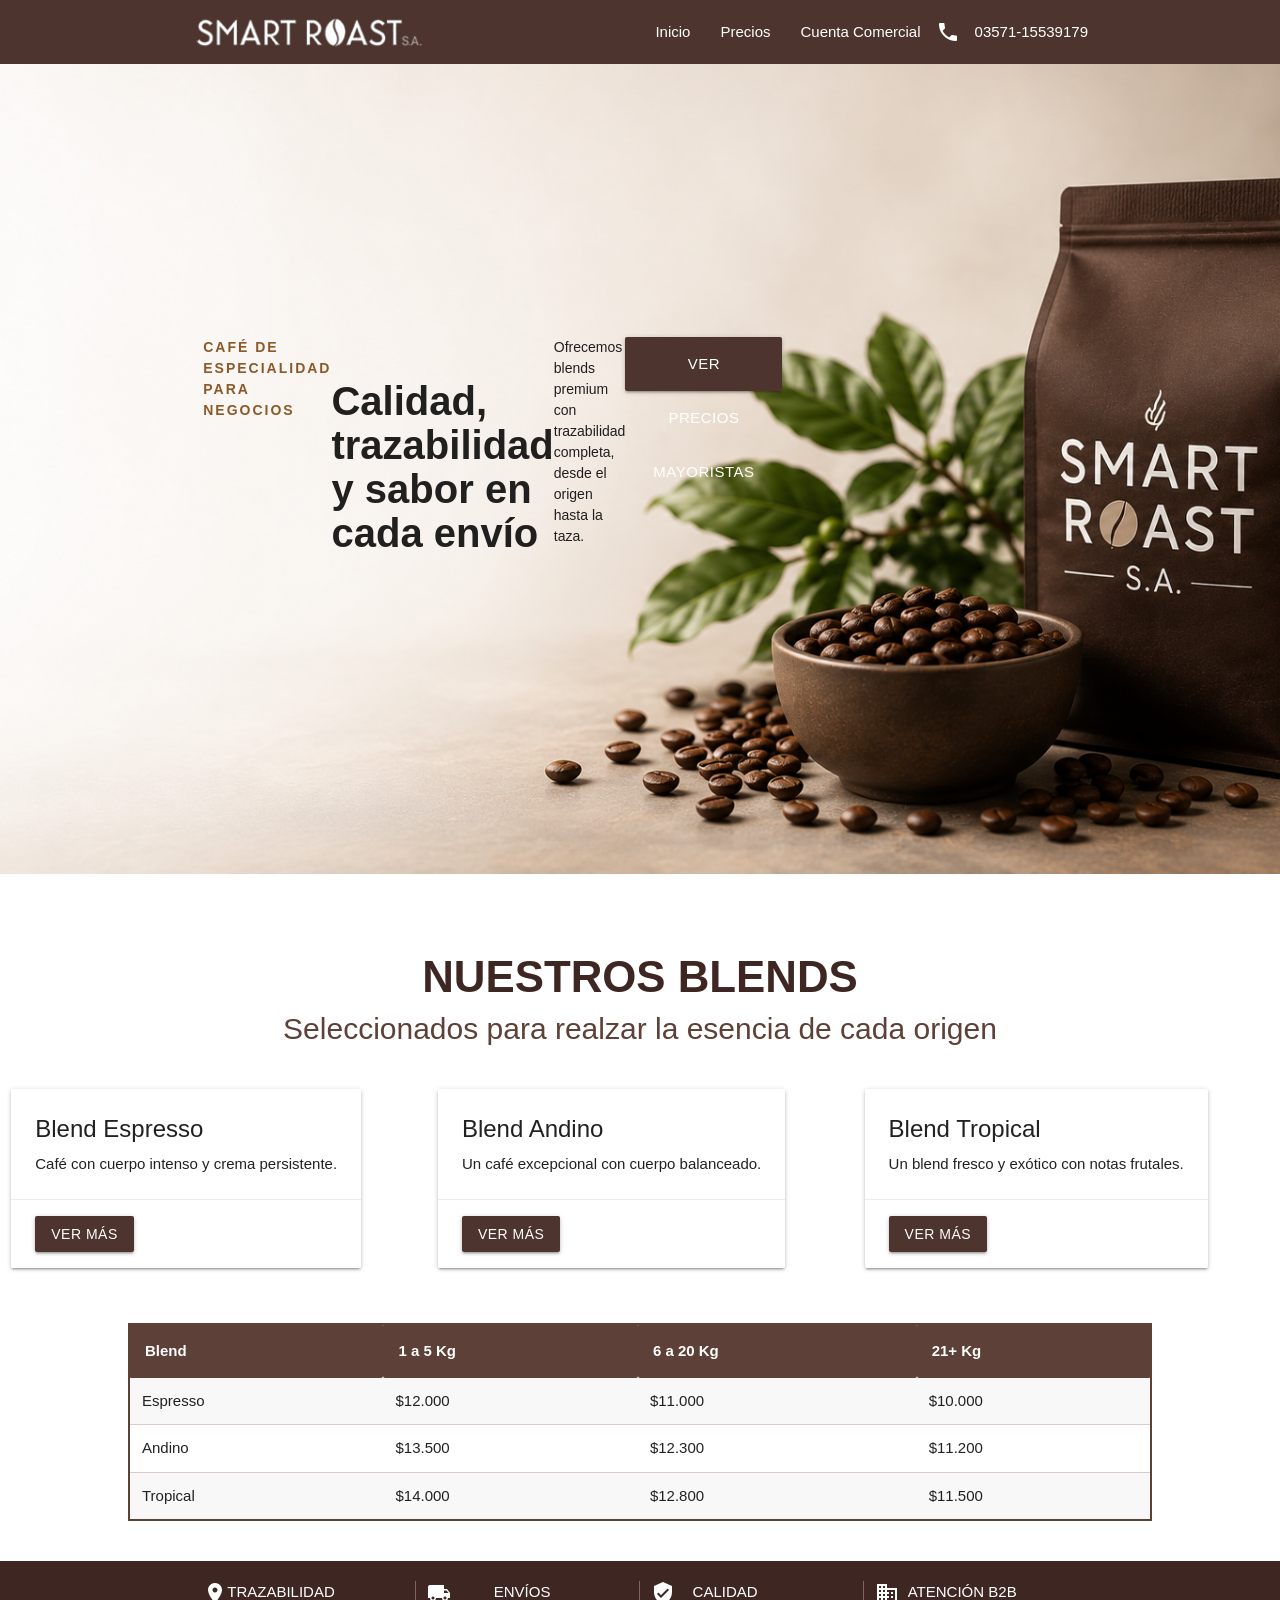
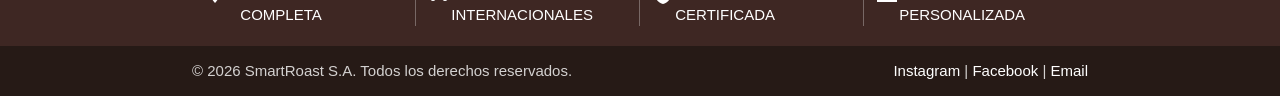
==== web_smartroast/index.html @ fbf6cde9 "Edición de modal tropical. Agregé oración a Moda Tropical" ====
<!DOCTYPE html>
<html lang="es">
<head>
    <meta charset="UTF-8">
    <meta name="viewport" content="width=device-width, initial-scale=1.0">
    <link rel="stylesheet" href="https://cdnjs.cloudflare.com/ajax/libs/materialize/1.0.0/css/materialize.min.css">
    <link href="https://fonts.googleapis.com/icon?family=Material+Icons" rel="stylesheet">
    <link rel="stylesheet" href="css/style.css">
    <title>SmartRoast S.A.</title>
</head>
<body>
    <header class="brown darken-3">

        <nav class="brown darken-3 z-depth-0">
            <div class="nav-wrapper">
                <div class="container">
                    <a href="#" class="brand-logo">
                        <img src="img/logo-smartroast.png" alt="SmartRoast S.A." class="logo">
                    </a>

                    <ul id="nav-mobile" class="right hide-on-med-and-down">
                        <li><a href="index.html">Inicio</a></li>
                        <li><a href="precios.html">Precios</a></li>
                        <li><a href="cuenta-comercial.html">Cuenta Comercial</a></li>
                        <li class="telefono-nav">
                            <i class="material-icons left">phone</i>
                            03571-15539179
                        </li>
                    </ul>
                </div>
            </div>
        </nav>

    </header>

    <main>
        <section class="hero">
            <div class="container">
                <div class="row valign-wrapper">
                    <!-- Columna izquierda-->
                    <div class="col s12 m6">
                        <p class="hero-sutitulo">CAFÉ DE ESPECIALIDAD PARA NEGOCIOS</p>    
                        <h1>
                            Calidad, trazabilidad
                            y sabor en cada envío
                        </h1>
                        <p>
                            Ofrecemos blends premium con trazabilidad completa,
                            desde el origen hasta la taza.
                        </p>
                        <a href="precios.html" class="btn-large brown darken-3">VER PRECIOS MAYORISTAS</a>

                    </div>
                    <!-- Columna derecha-->
                    <div class="col s12 m6">
                        <!-- Vacía -->
                    </div>

                </div>
            </div>
        </section>
    </div>
    <div class="row">
        <div class="container" style="text-align: center; margin-top: 50px; margin-bottom: 30px;">
            <h3 style="color: #3e2723; font-weight: bold; margin-bottom: 5px;">NUESTROS BLENDS</h3>
            <p style="font-size: 2rem; color: #5d4037;">
                Seleccionados para realzar la esencia de cada origen
            </p>
        </div>
        <div class="col s12 m4">
            <div class="card">
                <div class="card-content">
                    <span class="card-title">Blend Espresso</span>
                    <p>Café con cuerpo intenso y crema persistente.</p>
                </div>
                <div class="card-action">
                    <a class="modal-trigger btn brown darken-3" href="#modal-espresso">VER MÁS</a>
                </div>
            </div>
        </div>
        <div class="col s12 m4">
            <div class="card">
                <div class="card-content">
                    <span class="card-title">Blend Andino</span>
                    <p>Un café excepcional con cuerpo balanceado.</p>
                </div>
                <div class="card-action">
                    <a class="modal-trigger btn brown darken-3" href="#modal-andino">VER MÁS</a>
                </div>
            </div>
        </div>
        <div class="col s12 m4">
            <div class="card">
                <div class="card-content">
                    <span class="card-title">Blend Tropical</span>
                    <p>Un blend fresco y exótico con notas frutales.</p>
                </div>
                <div class="card-action">
                    <a class="modal-trigger btn brown darken-3" href="#modal-tropical">VER MÁS</a>
                </div>
            </div>
        </div>
        <div id="modal-espresso" class="modal">
            <div class="modal-content">
                <h4>Blend Espresso</h4>
                <p>Es ideal para prepararte un espresso o acompañarlo con bebidas con leche. Tiene un cuerpo intenso y una crema super persistente.</p>
            </div>
            <div class="modal-footer"><a href="#!" class="modal-close btn-flat">Cerrar</a></div>
        </div>
        
        <div id="modal-andino" class="modal">
            <div class="modal-content">
                <h4>Blend Andino</h4>
                <p>Un café excepcional con notas dulces y cuerpo balanceado, cultivado en altura. Ideal para quienes buscan una experiencia suave.</p>
            </div>
            <div class="modal-footer"><a href="#!" class="modal-close btn-flat">Cerrar</a></div>
        </div>
        
        <div id="modal-tropical" class="modal">
            <div class="modal-content">
                <h4>Blend Tropical</h4>
                <p>Un blend fresco y exótico con notas frutales pronunciadas y una acidez brillante muy agradable. Perfecto para disfrutarlo frío.</p>
            </div>
            <div class="modal-footer"><a href="#!" class="modal-close btn-flat">Cerrar</a></div>
        </div>
        <script src="https://cdnjs.cloudflare.com/ajax/libs/materialize/1.0.0/js/materialize.min.js"></script>
        <script>
            document.addEventListener('DOMContentLoaded', function() {
                var elems = document.querySelectorAll('.modal');
                M.Modal.init(elems);
            });
        </script>
       
    </div>
    <div>
        <table class="tabla-precios striped responsive-table">
        <thead>
            <tr><th>Blend</th><th>1 a 5 Kg</th><th>6 a 20 Kg</th><th>21+ Kg</th></tr>
        </thead>
        <tbody>
            <tr><td>Espresso</td><td>$12.000</td><td>$11.000</td><td>$10.000</td></tr>
            <tr><td>Andino</td><td>$13.500</td><td>$12.300</td><td>$11.200</td></tr>
            <tr><td>Tropical</td><td>$14.000</td><td>$12.800</td><td>$11.500</td></tr>
        </tbody>
    </table>
    </div>
</div>


    </main>
   
</body>
<footer class="page-footer" style="background-color: #3e2723; padding-top: 20px;">
    <!-- Sección de iconos de servicios -->
    <div class="container">
        <div class="row center-align">
            <div class="col s12 m3">
                <i class="material-icons">room</i>
                <p>TRAZABILIDAD<br>COMPLETA</p>
            </div>
            <div class="col s12 m3">
                <i class="material-icons">local_shipping</i>
                <p>ENVÍOS<br>INTERNACIONALES</p>
            </div>
            <div class="col s12 m3">
                <i class="material-icons">verified_user</i>
                <p>CALIDAD<br>CERTIFICADA</p>
            </div>
            <div class="col s12 m3">
                <i class="material-icons">business</i>
                <p>ATENCIÓN B2B<br>PERSONALIZADA</p>
            </div>
        </div>
    </div>

    <!-- Sección de derechos y redes corregida -->
    <div class="footer-copyright" style="background-color: #261a16;">
        <div class="container">
            © 2026 SmartRoast S.A. Todos los derechos reservados.
            <span class="right">
                <a class="white-text" href="https://www.instagram.com" target="_blank">Instagram</a> |
                <a class="white-text" href="https://www.facebook.com" target="_blank">Facebook</a> |
                <a class="white-text" href="mailto:info@smartroast.com">Email</a>
            </span>
        </div>
    </div>
</footer>
</html>
---- web_smartroast/css/style.css ----
*{
    margin: 0;
    padding: 0;
    box-sizing: border-box;
}

.brand-logo{
    display: flex !important;
    align-items: center;
    height: 100%;
}

.brand-logo img{
    height: 40px;
}

.hero{
    min-height: 90vh;
    background-image: url("../img/imagen-hero.png");
    background-size: cover;
    background-position: center;
    display: flex;
    align-items: center;
    padding: 50px 0;
}

.hero h1{
    font-size: 40px;
    font-weight: 700;
}

.hero p{
    font-size: 14px;
    max-width: 500px;
    padding-bottom: 20px;
}

.hero-sutitulo{
    color: #8b5a2b;
    font-weight: 600;
    letter-spacing: 2px;
    font-size: 12px;

}

.input-field {
    margin-top: 30px;
    margin-bottom: 15px;
}

#btn-submit {
    margin-top: 100px;
    color:#8b5a2b
}

#formulario input[type=text],
#formulario input[type=email],
#formulario input[type=number],
textarea.materialize-textarea,
.select-wrapper .dropdown-content {
    border: 1px solid #e0e0e0;
    border-radius: 6px;
    background-color: #fdfdfb;
    box-shadow: none !important;
    box-sizing: border-box;
}

#formulario input[type=text],
#formulario input[type=email],
#formulario input[type=number],
textarea.materialize-textarea,
.select-wrapper input.select-dropdown {
    padding: 16px;
    height: 48px;
}

.select-wrapper .dropdown-content li, 
.select-wrapper .dropdown-content li span {
    height: 47px;
    min-height: 47px;
    line-height: 47px;
    padding-top: 0;
    padding-bottom: 0;
    color: #8b5a2b;
    clip-path: margin-box;
}

textarea.materialize-textarea {
    min-height: 100px;
    padding: 12px 16px !important;
}

#formulario .input-field > label.active {
    transform: translateY(-28px);
    color: #333333;
    font-weight: 600;
    left: 0;
}

input[type=text]:focus,
input[type=email]:focus,
input[type=number]:focus,
textarea.materialize-textarea:focus,
.select-wrapper .dropdown-content {
    border: 1px solid #a5a5a5 !important;
}

/* --- Integración de blends y Tabla de Precios  --- */
.row { display: flex; flex-wrap: wrap; align-items: stretch; }
.col { display: flex; }

/* Esto fuerza a que el fondo del modal sea blanco siempre */
.modal {
    background-color: #ffffff !important;
    color: #333333 !important;
}

/* Esto le da un poco de sombra para que resalte */
.modal.open {
    display: block !important;
}

.btn-cerrar-preview {
    background-color: transparent;
    color: #d4b295;
    border: none;
    font-weight: bold;
    cursor: pointer;
    padding: 8px;
}

.tabla-precios { border: 2px solid #5d4037 !important; border-collapse: collapse; width: 80%;margin: 40px auto; }
.tabla-precios th { background-color: #5d4037 !important; color: white !important; padding: 15px !important; }
.tabla-precios td { border-bottom: 1px solid #d7ccc8 !important; padding: 12px !important; }

/* Agregamos un borde a la derecha a las columnas del footer */
.page-footer .col {
    border-right: 1px solid rgba(255, 255, 255, 0.3);
  }
  
  /* Para que la última columna NO tenga línea*/
  .page-footer .col:last-child {
    border-right: none;
  }
  body {
    display: flex;
    flex-direction: column;
    min-height: 100vh;
    margin: 0;
}

/* Para que el main se expanda para ocupar el espacio libre */
main {
    flex: 1;
}
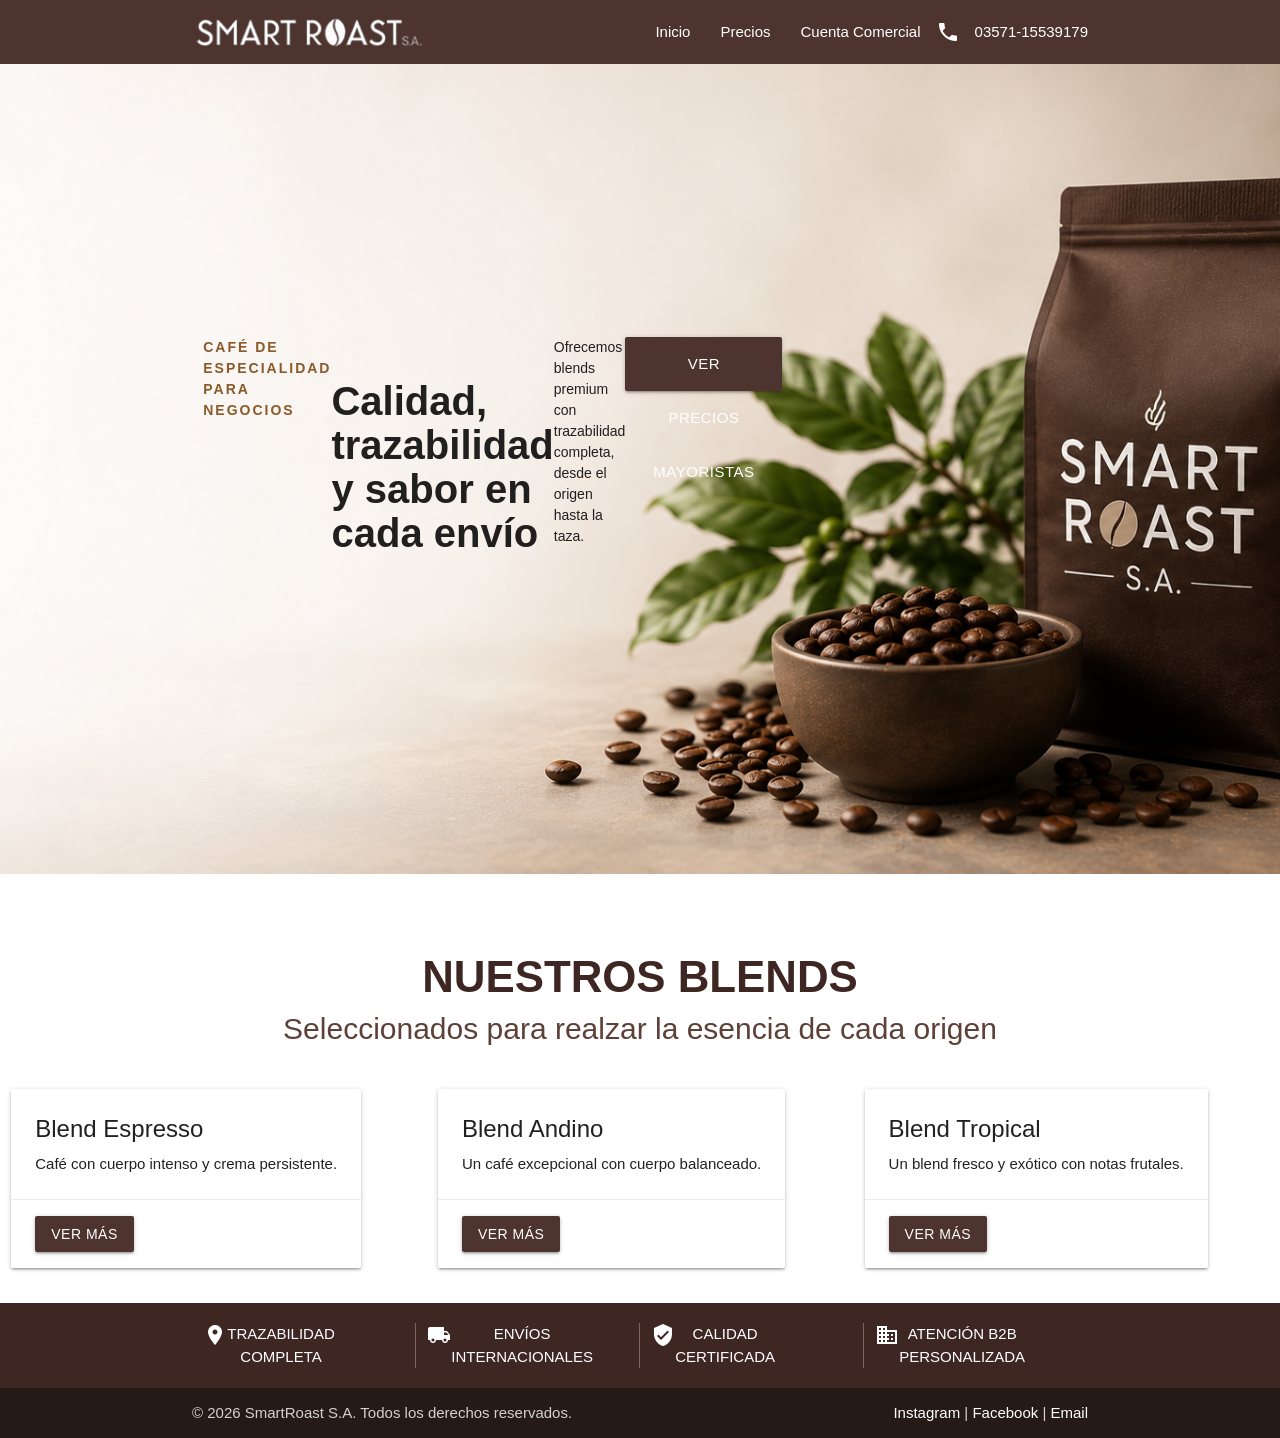
==== commit c3b667a0: "Mover tabla de precios Se movió tabla a sección precios." ====
--- a/web_smartroast/index.html
+++ b/web_smartroast/index.html
@@ -119,7 +119,7 @@
         <div id="modal-tropical" class="modal">
             <div class="modal-content">
                 <h4>Blend Tropical</h4>
-                <p>Un blend fresco y exótico con notas frutales pronunciadas y una acidez brillante muy agradable. Perfecto para disfrutarlo frío.</p>
+                <p>Un blend fresco y exótico con notas frutales pronunciadas y una acidez brillante muy agradable. Perfecto para disfrutar frío</p>
             </div>
             <div class="modal-footer"><a href="#!" class="modal-close btn-flat">Cerrar</a></div>
         </div>
@@ -131,18 +131,6 @@
             });
         </script>
        
-    </div>
-    <div>
-        <table class="tabla-precios striped responsive-table">
-        <thead>
-            <tr><th>Blend</th><th>1 a 5 Kg</th><th>6 a 20 Kg</th><th>21+ Kg</th></tr>
-        </thead>
-        <tbody>
-            <tr><td>Espresso</td><td>$12.000</td><td>$11.000</td><td>$10.000</td></tr>
-            <tr><td>Andino</td><td>$13.500</td><td>$12.300</td><td>$11.200</td></tr>
-            <tr><td>Tropical</td><td>$14.000</td><td>$12.800</td><td>$11.500</td></tr>
-        </tbody>
-    </table>
     </div>
 </div>
 
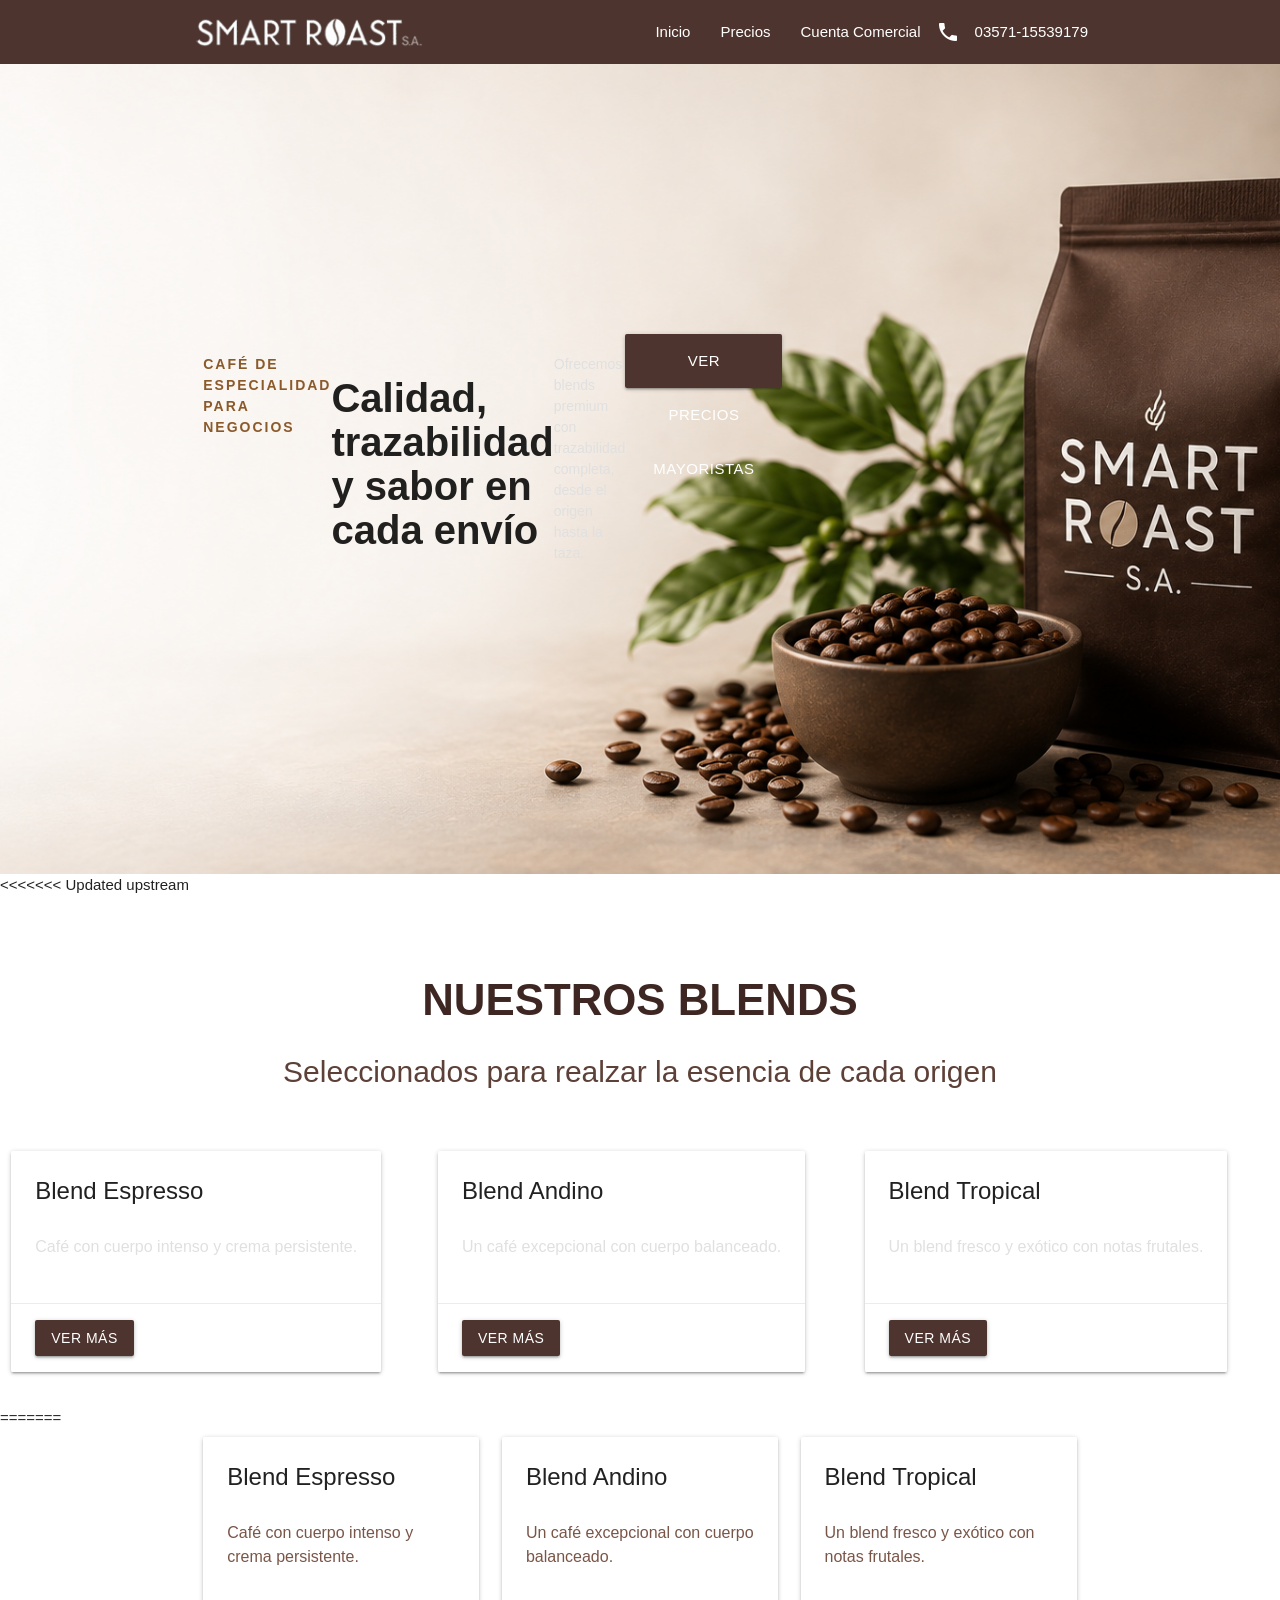
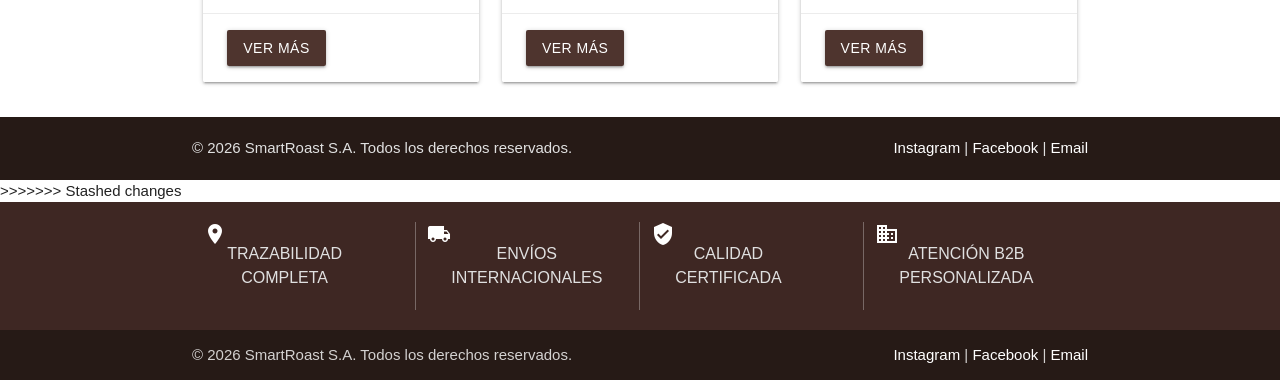
==== commit f83503ce: "Actualización footer Se realizar la actualización en footer en las tres páginas." ====
--- a/web_smartroast/index.html
+++ b/web_smartroast/index.html
@@ -59,6 +59,7 @@
                 </div>
             </div>
         </section>
+<<<<<<< Updated upstream
     </div>
     <div class="row">
         <div class="container" style="text-align: center; margin-top: 50px; margin-bottom: 30px;">
@@ -119,7 +120,7 @@
         <div id="modal-tropical" class="modal">
             <div class="modal-content">
                 <h4>Blend Tropical</h4>
-                <p>Un blend fresco y exótico con notas frutales pronunciadas y una acidez brillante muy agradable. Perfecto para disfrutar frío</p>
+                <p>Un blend fresco y exótico con notas frutales pronunciadas y una acidez brillante muy agradable. Perfecto para disfrutarlo frío.</p>
             </div>
             <div class="modal-footer"><a href="#!" class="modal-close btn-flat">Cerrar</a></div>
         </div>
@@ -137,6 +138,105 @@
 
     </main>
    
+=======
+
+        <section class="blends">
+            <div class="container margen-sup">
+                <div class="row fila">
+                    <div class="col s12 m4 columna">
+                        
+                        <div class="card">
+                            <div class="card-content">
+                                <span class="card-title">Blend Espresso</span>
+                                <p class="brown-text darken-3">Café con cuerpo intenso y crema persistente.</p>
+                            </div>
+                            <div class="card-action">
+                                <a class="modal-trigger btn brown darken-3" href="#modal-espresso">VER MÁS</a>
+                            </div>
+                        </div>
+
+                    </div>
+
+                    <div class="col s12 m4 columna">
+                        <div class="card">
+                            <div class="card-content">
+                                <span class="card-title">Blend Andino</span>
+                                <p class="brown-text darken-3">Un café excepcional con cuerpo balanceado.</p>
+                            </div>
+                            <div class="card-action">
+                                <a class="modal-trigger btn brown darken-3" href="#modal-andino">VER MÁS</a>
+                            </div>
+                        </div>
+                    </div>
+
+                    <div class="col s12 m4 columna">
+                        <div class="card">
+                            <div class="card-content">
+                                <span class="card-title">Blend Tropical</span>
+                                <p class="brown-text darken-3">Un blend fresco y exótico con notas frutales.</p>
+                            </div>
+                            <div class="card-action">
+                                <a class="modal-trigger btn brown darken-3" href="#modal-tropical">VER MÁS</a>
+                            </div>
+                        </div>
+                    </div>
+                </div>
+            </div>
+
+            <div id="modal-espresso" class="modal">
+                <div class="modal-content">
+                    <h4>Blend Espresso</h4>
+                    <p class="brown-text darken-3">Es ideal para prepararte un espresso o acompañarlo con bebidas con leche. Tiene un cuerpo intenso y una crema super persistente.</p>
+                </div>
+                <div class="modal-footer"><a href="#!"  class="modal-close btn-flat">Cerrar</a></div>
+            </div>
+        
+            <div id="modal-andino" class="modal">
+                <div class="modal-content">
+                    <h4>Blend Andino</h4>
+                    <p class="brown-text darken-3">Un café excepcional con notas dulces y cuerpo balanceado, cultivado en altura. Ideal para quienes buscan una experiencia suave.</p>
+                </div>
+                <div class="modal-footer"><a href="#!" class="modal-close btn-flat">Cerrar</a></div>
+            </div>
+            
+            <div id="modal-tropical" class="modal">
+                <div class="modal-content">
+                    <h4>Blend Tropical</h4>
+                    <p class="brown-text darken-3">Un blend fresco y exótico con notas frutales pronunciadas y una acidez brillante muy agradable. Perfecto para disfrutarlo frío.</p>
+                </div>
+                <div class="modal-footer"><a href="#!" class="modal-close btn-flat">Cerrar</a></div>
+            </div>
+            <script src="https://cdnjs.cloudflare.com/ajax/libs/materialize/1.0.0/js/materialize.min.js"></script>
+            <script>
+                document.addEventListener('DOMContentLoaded', function() {
+                    var elems = document.querySelectorAll('.modal');
+                    M.Modal.init(elems);
+                });
+            </script>
+       
+
+        </section>
+
+
+
+    </main>
+
+    <footer class="pie">
+        <div class="footer-copyright">
+            <div class="container">
+                © 2026 SmartRoast S.A. Todos los derechos reservados.
+                <span class="right">
+                    <a class="white-text" href="https://www.instagram.com" target="_blank">Instagram</a> |
+                    <a class="white-text" href="https://www.facebook.com" target="_blank">Facebook</a> |
+                    <a class="white-text" href="mailto:info@smartroast.com">Email</a>
+                </span>
+            </div>
+        </div>
+    </footer>
+
+
+    <script src="https://cdnjs.cloudflare.com/ajax/libs/materialize/1.0.0/js/materialize.min.js"></script>
+>>>>>>> Stashed changes
 </body>
 <footer class="page-footer" style="background-color: #3e2723; padding-top: 20px;">
     <!-- Sección de iconos de servicios -->
--- a/web_smartroast/css/style.css
+++ b/web_smartroast/css/style.css
@@ -43,6 +43,48 @@
 
 }
 
+<<<<<<< Updated upstream
+=======
+.hero-precios .hero-cuenta, h1{
+    font-size: 36px;
+    font-weight: 700;
+    color: #fff;
+}
+
+.hero-precios .hero-cuenta, p{
+    font-size: 16px;
+    padding-bottom: 20px;
+    color: #fff;
+}
+
+.btn-efecto {
+    transition: all 0.3s ease;
+    border-radius: 10px;
+}
+
+.btn-efecto:hover {
+    filter: brightness(115%); 
+    box-shadow: 0 8px 17px 0 rgba(0, 0, 0, 0.2), 0 6px 20px 0 rgba(0, 0, 0, 0.19); 
+}
+
+.margen-sup-inf {
+    margin-top: 40px;
+    margin-bottom: 40px;
+    display: flex;
+    align-items: center;
+}
+
+.pie{
+    background-color: #261a16;
+}
+
+.pie, p{
+    color:#e0e0e0;
+    padding: 20px 0;
+}
+
+/* --- Formulario --- */
+>>>>>>> Stashed changes
 .input-field {
     margin-top: 30px;
     margin-bottom: 15px;
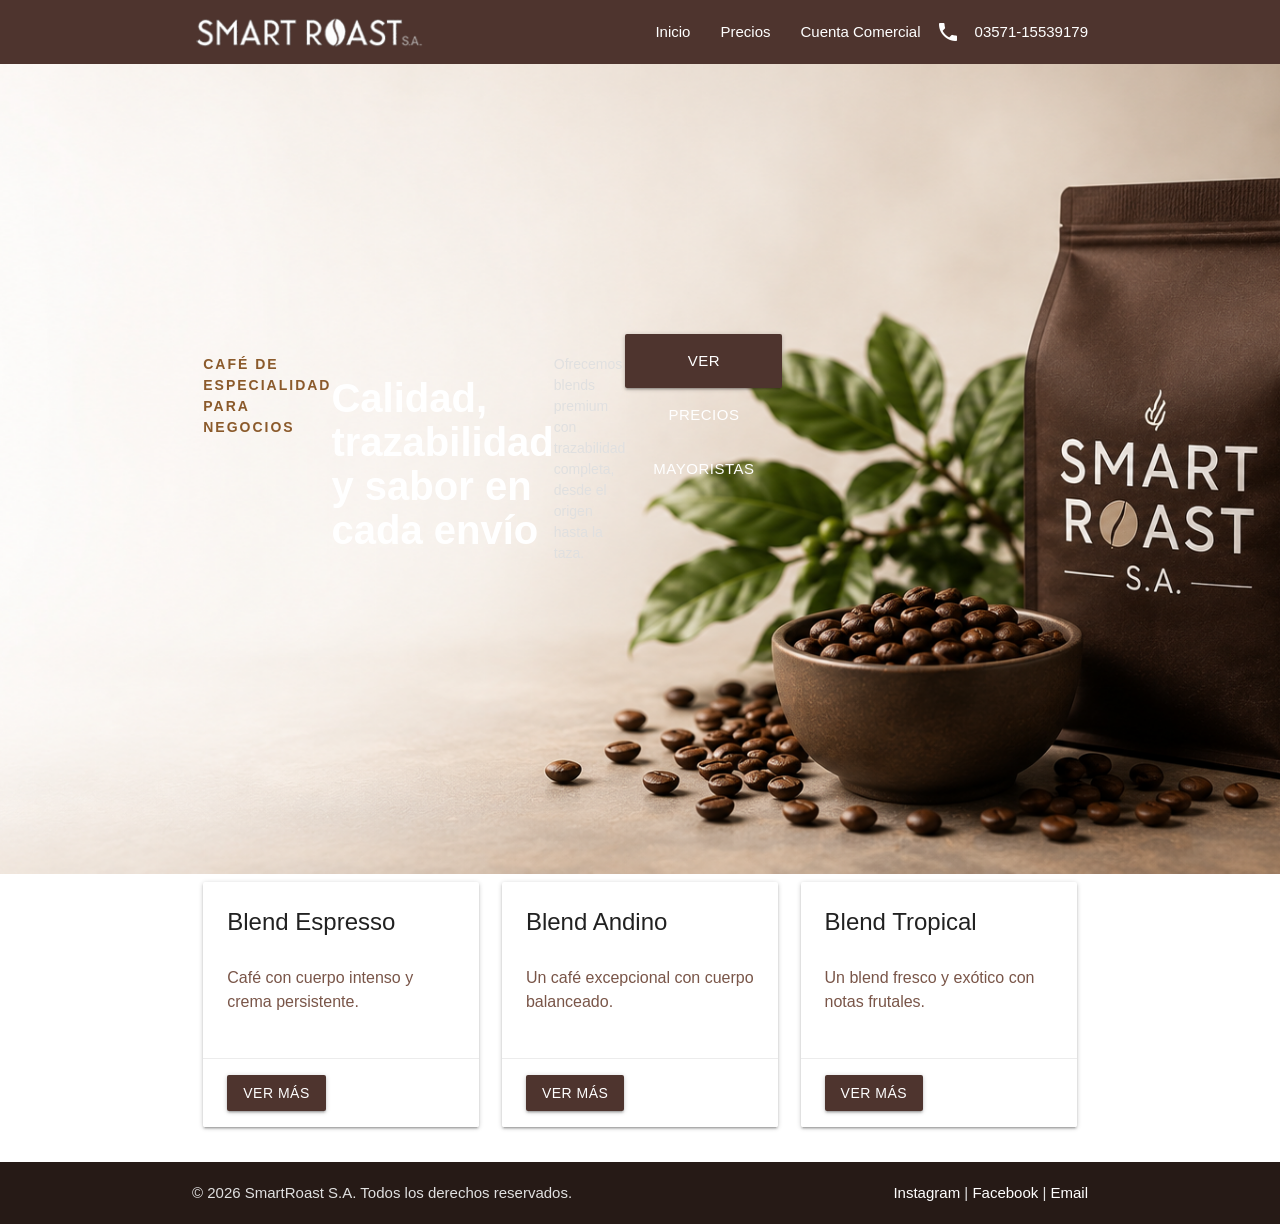
==== commit 9c5a0c57: "resolucion de conflictos" ====
--- a/web_smartroast/index.html
+++ b/web_smartroast/index.html
@@ -59,87 +59,7 @@
                 </div>
             </div>
         </section>
-<<<<<<< Updated upstream
-    </div>
-    <div class="row">
-        <div class="container" style="text-align: center; margin-top: 50px; margin-bottom: 30px;">
-            <h3 style="color: #3e2723; font-weight: bold; margin-bottom: 5px;">NUESTROS BLENDS</h3>
-            <p style="font-size: 2rem; color: #5d4037;">
-                Seleccionados para realzar la esencia de cada origen
-            </p>
-        </div>
-        <div class="col s12 m4">
-            <div class="card">
-                <div class="card-content">
-                    <span class="card-title">Blend Espresso</span>
-                    <p>Café con cuerpo intenso y crema persistente.</p>
-                </div>
-                <div class="card-action">
-                    <a class="modal-trigger btn brown darken-3" href="#modal-espresso">VER MÁS</a>
-                </div>
-            </div>
-        </div>
-        <div class="col s12 m4">
-            <div class="card">
-                <div class="card-content">
-                    <span class="card-title">Blend Andino</span>
-                    <p>Un café excepcional con cuerpo balanceado.</p>
-                </div>
-                <div class="card-action">
-                    <a class="modal-trigger btn brown darken-3" href="#modal-andino">VER MÁS</a>
-                </div>
-            </div>
-        </div>
-        <div class="col s12 m4">
-            <div class="card">
-                <div class="card-content">
-                    <span class="card-title">Blend Tropical</span>
-                    <p>Un blend fresco y exótico con notas frutales.</p>
-                </div>
-                <div class="card-action">
-                    <a class="modal-trigger btn brown darken-3" href="#modal-tropical">VER MÁS</a>
-                </div>
-            </div>
-        </div>
-        <div id="modal-espresso" class="modal">
-            <div class="modal-content">
-                <h4>Blend Espresso</h4>
-                <p>Es ideal para prepararte un espresso o acompañarlo con bebidas con leche. Tiene un cuerpo intenso y una crema super persistente.</p>
-            </div>
-            <div class="modal-footer"><a href="#!" class="modal-close btn-flat">Cerrar</a></div>
-        </div>
-        
-        <div id="modal-andino" class="modal">
-            <div class="modal-content">
-                <h4>Blend Andino</h4>
-                <p>Un café excepcional con notas dulces y cuerpo balanceado, cultivado en altura. Ideal para quienes buscan una experiencia suave.</p>
-            </div>
-            <div class="modal-footer"><a href="#!" class="modal-close btn-flat">Cerrar</a></div>
-        </div>
-        
-        <div id="modal-tropical" class="modal">
-            <div class="modal-content">
-                <h4>Blend Tropical</h4>
-                <p>Un blend fresco y exótico con notas frutales pronunciadas y una acidez brillante muy agradable. Perfecto para disfrutarlo frío.</p>
-            </div>
-            <div class="modal-footer"><a href="#!" class="modal-close btn-flat">Cerrar</a></div>
-        </div>
-        <script src="https://cdnjs.cloudflare.com/ajax/libs/materialize/1.0.0/js/materialize.min.js"></script>
-        <script>
-            document.addEventListener('DOMContentLoaded', function() {
-                var elems = document.querySelectorAll('.modal');
-                M.Modal.init(elems);
-            });
-        </script>
-       
-    </div>
-</div>
-
-
-    </main>
-   
-=======
-
+    
         <section class="blends">
             <div class="container margen-sup">
                 <div class="row fila">
@@ -217,8 +137,6 @@
 
         </section>
 
-
-
     </main>
 
     <footer class="pie">
@@ -236,41 +154,5 @@
 
 
     <script src="https://cdnjs.cloudflare.com/ajax/libs/materialize/1.0.0/js/materialize.min.js"></script>
->>>>>>> Stashed changes
 </body>
-<footer class="page-footer" style="background-color: #3e2723; padding-top: 20px;">
-    <!-- Sección de iconos de servicios -->
-    <div class="container">
-        <div class="row center-align">
-            <div class="col s12 m3">
-                <i class="material-icons">room</i>
-                <p>TRAZABILIDAD<br>COMPLETA</p>
-            </div>
-            <div class="col s12 m3">
-                <i class="material-icons">local_shipping</i>
-                <p>ENVÍOS<br>INTERNACIONALES</p>
-            </div>
-            <div class="col s12 m3">
-                <i class="material-icons">verified_user</i>
-                <p>CALIDAD<br>CERTIFICADA</p>
-            </div>
-            <div class="col s12 m3">
-                <i class="material-icons">business</i>
-                <p>ATENCIÓN B2B<br>PERSONALIZADA</p>
-            </div>
-        </div>
-    </div>
-
-    <!-- Sección de derechos y redes corregida -->
-    <div class="footer-copyright" style="background-color: #261a16;">
-        <div class="container">
-            © 2026 SmartRoast S.A. Todos los derechos reservados.
-            <span class="right">
-                <a class="white-text" href="https://www.instagram.com" target="_blank">Instagram</a> |
-                <a class="white-text" href="https://www.facebook.com" target="_blank">Facebook</a> |
-                <a class="white-text" href="mailto:info@smartroast.com">Email</a>
-            </span>
-        </div>
-    </div>
-</footer>
 </html>
--- a/web_smartroast/css/style.css
+++ b/web_smartroast/css/style.css
@@ -43,8 +43,6 @@
 
 }
 
-<<<<<<< Updated upstream
-=======
 .hero-precios .hero-cuenta, h1{
     font-size: 36px;
     font-weight: 700;
@@ -84,7 +82,6 @@
 }
 
 /* --- Formulario --- */
->>>>>>> Stashed changes
 .input-field {
     margin-top: 30px;
     margin-bottom: 15px;
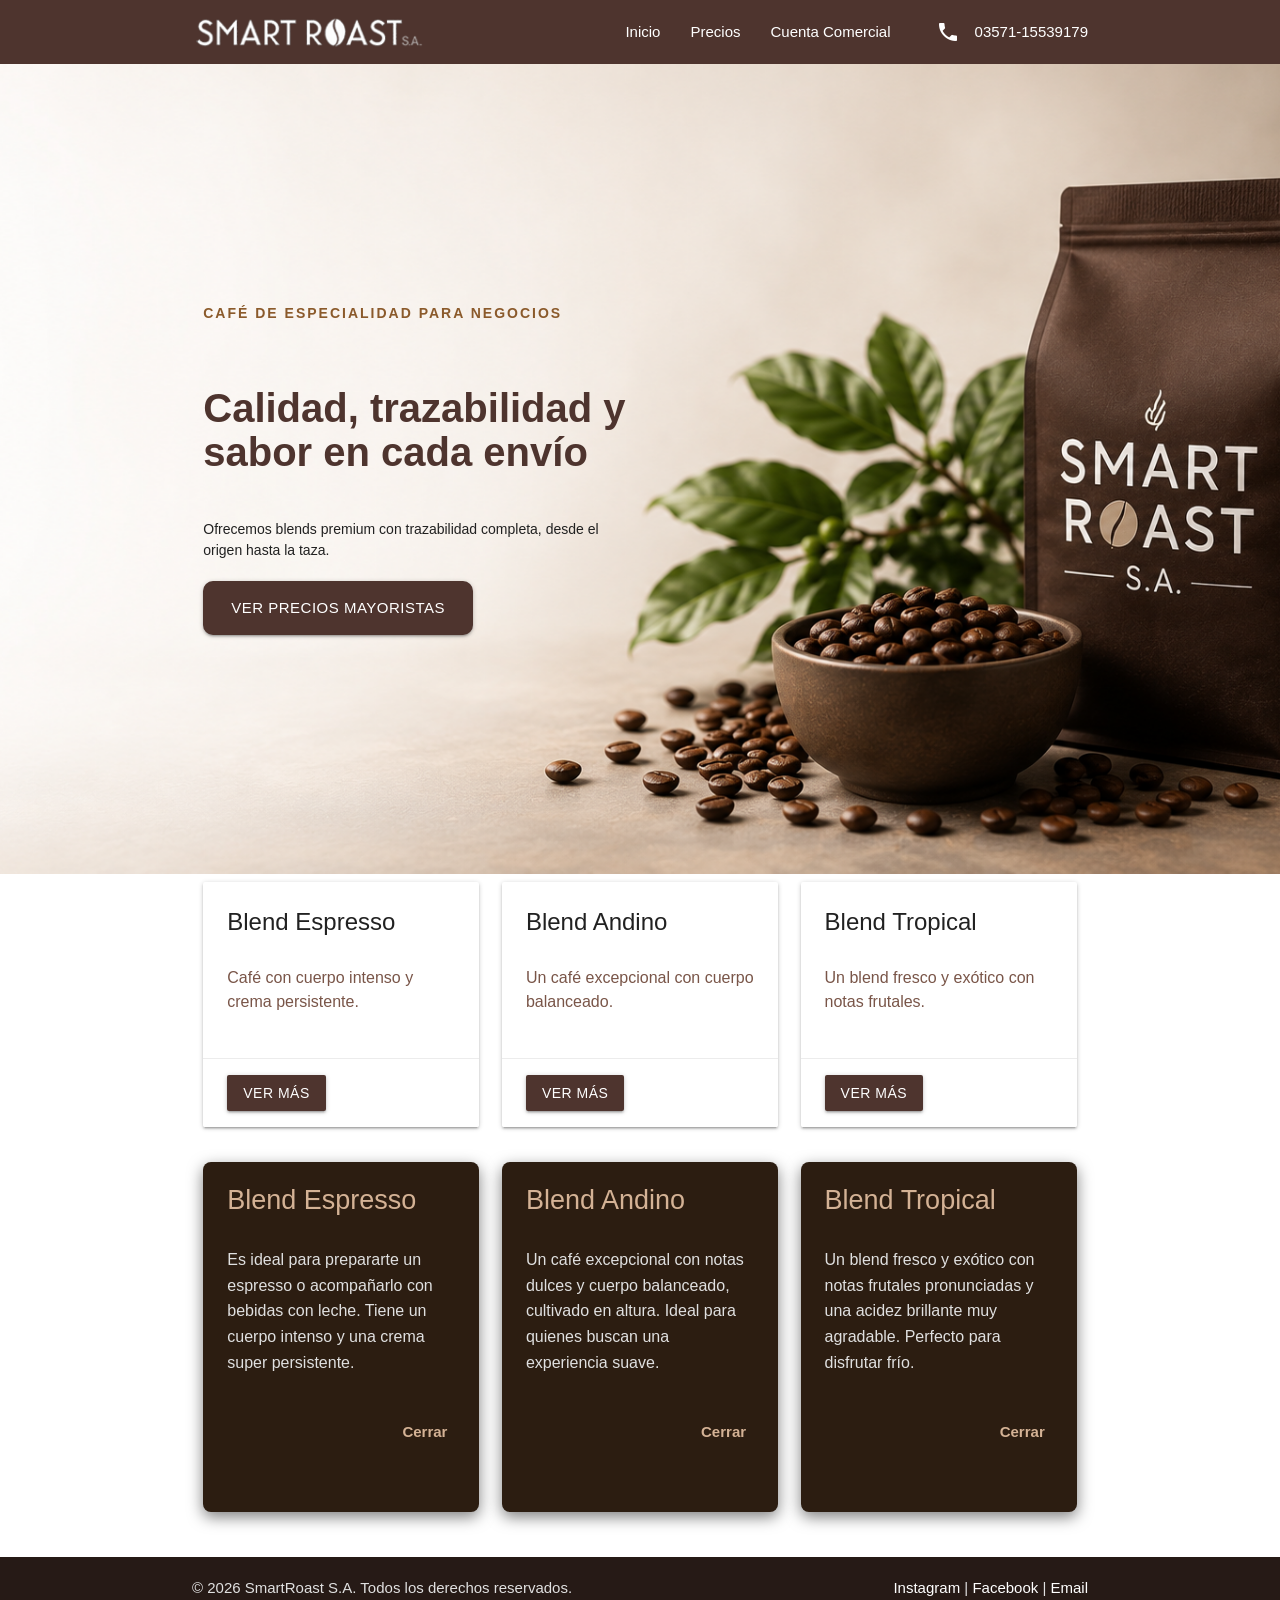
==== commit 5cd77569: "Merge branch 'main' into Dev-modales" ====
--- a/web_smartroast/index.html
+++ b/web_smartroast/index.html
@@ -23,7 +23,7 @@
                         <li><a href="precios.html">Precios</a></li>
                         <li><a href="cuenta-comercial.html">Cuenta Comercial</a></li>
                         <li class="telefono-nav">
-                            <i class="material-icons left">phone</i>
+                            <i class="material-icons left espacio">phone</i>
                             03571-15539179
                         </li>
                     </ul>
@@ -40,15 +40,15 @@
                     <!-- Columna izquierda-->
                     <div class="col s12 m6">
                         <p class="hero-sutitulo">CAFÉ DE ESPECIALIDAD PARA NEGOCIOS</p>    
-                        <h1>
+                        <h1 class="brown-text text-darken-3">
                             Calidad, trazabilidad
                             y sabor en cada envío
                         </h1>
-                        <p>
+                        <p class="grey-text text-darken-4">
                             Ofrecemos blends premium con trazabilidad completa,
                             desde el origen hasta la taza.
                         </p>
-                        <a href="precios.html" class="btn-large brown darken-3">VER PRECIOS MAYORISTAS</a>
+                        <a href="precios.html" class="brown darken-3 waves-effect waves-light btn-large btn-efecto">VER PRECIOS MAYORISTAS</a>
 
                     </div>
                     <!-- Columna derecha-->
@@ -137,6 +137,42 @@
 
         </section>
 
+        <section class="blends">
+            <div class="container margen-sup">
+                <div class="row fila">
+                    <div class="col s12 m4 columna">
+                        <div class="modal-cafe-preview">
+                            <h4>Blend Espresso</h4>
+                            <p>Es ideal para prepararte un espresso o acompañarlo con bebidas con leche. Tiene un cuerpo intenso y una crema super persistente.</p>
+                            <div style="text-align: right; margin-top: 20px;">
+                                <button class="btn-cerrar-preview">Cerrar</button>
+                            </div>
+                        </div>
+                    </div>
+                    <div class="col s12 m4 columna">
+                        <div class="modal-cafe-preview">
+                            <h4>Blend Andino</h4>
+                            <p>Un café excepcional con notas dulces y cuerpo balanceado, cultivado en altura. Ideal para quienes buscan una experiencia suave.</p>
+                            <div style="text-align: right; margin-top: 20px;">
+                                <button class="btn-cerrar-preview">Cerrar</button>
+                            </div>
+                        </div>
+                    </div>
+                    <div class="col s12 m4 columna">
+                        <div class="modal-cafe-preview">
+                            <h4>Blend Tropical</h4>
+                            <p>Un blend fresco y exótico con notas frutales pronunciadas y una acidez brillante muy agradable. Perfecto para disfrutar frío.</p>
+                            <div style="text-align: right; margin-top: 20px;">
+                                <button class="btn-cerrar-preview">Cerrar</button>
+                            </div>
+                        </div>
+                    </div>
+                </div>
+            </div>
+        </section>
+
+
+
     </main>
 
     <footer class="pie">
--- a/web_smartroast/css/style.css
+++ b/web_smartroast/css/style.css
@@ -14,6 +14,9 @@
     height: 40px;
 }
 
+.espacio{
+    margin-left: 30px;
+}
 .hero{
     min-height: 90vh;
     background-image: url("../img/imagen-hero.png");
@@ -24,6 +27,27 @@
     padding: 50px 0;
 }
 
+.hero-precios{
+    background-image: linear-gradient(rgba(0, 0, 0, 0.1), rgba(0, 0, 0, 0.7)), url("../img/precios-mayoristas.png");
+    background-size: cover;
+    background-position: center;
+    padding: 30px 0;
+}
+
+.hero-cuenta{
+    background-image: linear-gradient(rgba(0, 0, 0, 0.1), rgba(0, 0, 0, 0.7)), url("../img/cuenta-comercial.png");
+    background-size: cover;
+    background-position: center;
+    padding: 30px 0;
+}
+
+.hero-precios .hero-cuenta{
+    min-height: 40vh;
+    display: flex;
+    align-items: center;
+    /*padding: 40px 0;*/
+}
+
 .hero h1{
     font-size: 40px;
     font-weight: 700;
@@ -40,7 +64,12 @@
     font-weight: 600;
     letter-spacing: 2px;
     font-size: 12px;
-
+}
+
+.hero-precios .hero-cuenta, h1{
+    font-size: 36px;
+    font-weight: 700;
+    color: #fff;
 }
 
 .hero-precios .hero-cuenta, h1{
@@ -144,10 +173,6 @@
     border: 1px solid #a5a5a5 !important;
 }
 
-/* --- Integración de blends y Tabla de Precios  --- */
-.row { display: flex; flex-wrap: wrap; align-items: stretch; }
-.col { display: flex; }
-
 /* Esto fuerza a que el fondo del modal sea blanco siempre */
 .modal {
     background-color: #ffffff !important;
@@ -158,6 +183,30 @@
 .modal.open {
     display: block !important;
 }
+
+#btn-submit:not(:disabled) {
+    background-color: #5d4037;
+    color:#d4b295;
+    cursor: pointer;
+}
+
+/* --- Integración de blends  --- */
+.fila { display: flex; flex-wrap: wrap; align-items: stretch; }
+.columna { display: flex; }
+
+.modal-cafe-preview {
+    background-color: #2c1d11;
+    color: #ffffff;
+    height: 350px;
+    border-radius: 8px;
+    padding: 24px;
+    font-family: sans-serif;
+    box-shadow: 0 5px 15px rgba(0, 0, 0, 0.5);
+    margin-bottom: 25px;
+}
+
+.modal-cafe-preview h4 { color: #d4b295; font-size: 1.8rem; margin-top: 0; margin-bottom: 12px; }
+.modal-cafe-preview p { color: #e0e0e0; line-height: 1.6; margin-bottom: 0; }
 
 .btn-cerrar-preview {
     background-color: transparent;
@@ -191,4 +240,4 @@
 /* Para que el main se expanda para ocupar el espacio libre */
 main {
     flex: 1;
-}+}
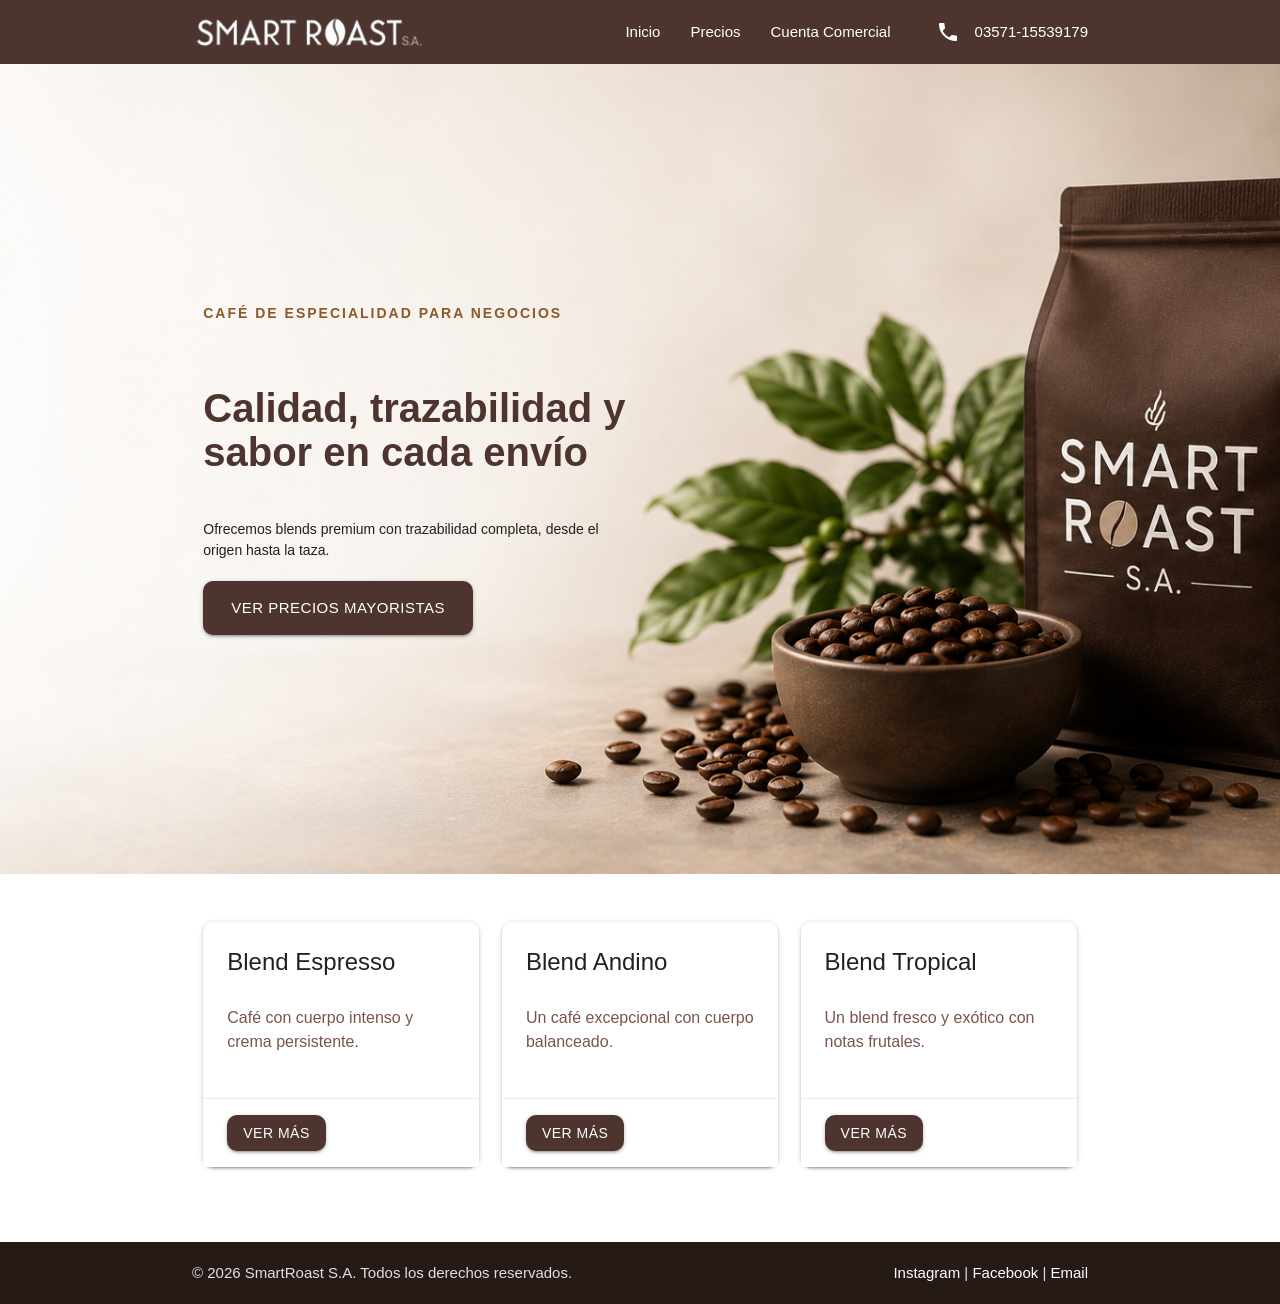
==== commit be168e7a: "correcciones varias" ====
--- a/web_smartroast/index.html
+++ b/web_smartroast/index.html
@@ -61,7 +61,7 @@
         </section>
     
         <section class="blends">
-            <div class="container margen-sup">
+            <div class="container margen-sup-inf">
                 <div class="row fila">
                     <div class="col s12 m4 columna">
                         
@@ -71,7 +71,7 @@
                                 <p class="brown-text darken-3">Café con cuerpo intenso y crema persistente.</p>
                             </div>
                             <div class="card-action">
-                                <a class="modal-trigger btn brown darken-3" href="#modal-espresso">VER MÁS</a>
+                                <a class="modal-trigger btn brown darken-3 btn-efecto" href="#modal-espresso">VER MÁS</a>
                             </div>
                         </div>
 
@@ -84,7 +84,7 @@
                                 <p class="brown-text darken-3">Un café excepcional con cuerpo balanceado.</p>
                             </div>
                             <div class="card-action">
-                                <a class="modal-trigger btn brown darken-3" href="#modal-andino">VER MÁS</a>
+                                <a class="modal-trigger btn brown darken-3 btn-efecto" href="#modal-andino">VER MÁS</a>
                             </div>
                         </div>
                     </div>
@@ -96,7 +96,7 @@
                                 <p class="brown-text darken-3">Un blend fresco y exótico con notas frutales.</p>
                             </div>
                             <div class="card-action">
-                                <a class="modal-trigger btn brown darken-3" href="#modal-tropical">VER MÁS</a>
+                                <a class="modal-trigger btn brown darken-3 btn-efecto" href="#modal-tropical">VER MÁS</a>
                             </div>
                         </div>
                     </div>
@@ -137,41 +137,6 @@
 
         </section>
 
-        <section class="blends">
-            <div class="container margen-sup">
-                <div class="row fila">
-                    <div class="col s12 m4 columna">
-                        <div class="modal-cafe-preview">
-                            <h4>Blend Espresso</h4>
-                            <p>Es ideal para prepararte un espresso o acompañarlo con bebidas con leche. Tiene un cuerpo intenso y una crema super persistente.</p>
-                            <div style="text-align: right; margin-top: 20px;">
-                                <button class="btn-cerrar-preview">Cerrar</button>
-                            </div>
-                        </div>
-                    </div>
-                    <div class="col s12 m4 columna">
-                        <div class="modal-cafe-preview">
-                            <h4>Blend Andino</h4>
-                            <p>Un café excepcional con notas dulces y cuerpo balanceado, cultivado en altura. Ideal para quienes buscan una experiencia suave.</p>
-                            <div style="text-align: right; margin-top: 20px;">
-                                <button class="btn-cerrar-preview">Cerrar</button>
-                            </div>
-                        </div>
-                    </div>
-                    <div class="col s12 m4 columna">
-                        <div class="modal-cafe-preview">
-                            <h4>Blend Tropical</h4>
-                            <p>Un blend fresco y exótico con notas frutales pronunciadas y una acidez brillante muy agradable. Perfecto para disfrutar frío.</p>
-                            <div style="text-align: right; margin-top: 20px;">
-                                <button class="btn-cerrar-preview">Cerrar</button>
-                            </div>
-                        </div>
-                    </div>
-                </div>
-            </div>
-        </section>
-
-
 
     </main>
 
--- a/web_smartroast/css/style.css
+++ b/web_smartroast/css/style.css
@@ -99,6 +99,10 @@
     margin-bottom: 40px;
     display: flex;
     align-items: center;
+}
+
+.card {
+    border-radius: 10px !important;
 }
 
 .pie{
@@ -217,7 +221,7 @@
     padding: 8px;
 }
 
-.tabla-precios { border: 2px solid #5d4037 !important; border-collapse: collapse; width: 80%;margin: 40px auto; }
+.tabla-precios { border: 2px solid #5d4037 !important; border-collapse: collapse; width: 80%;margin: 40px auto;}
 .tabla-precios th { background-color: #5d4037 !important; color: white !important; padding: 15px !important; }
 .tabla-precios td { border-bottom: 1px solid #d7ccc8 !important; padding: 12px !important; }
 
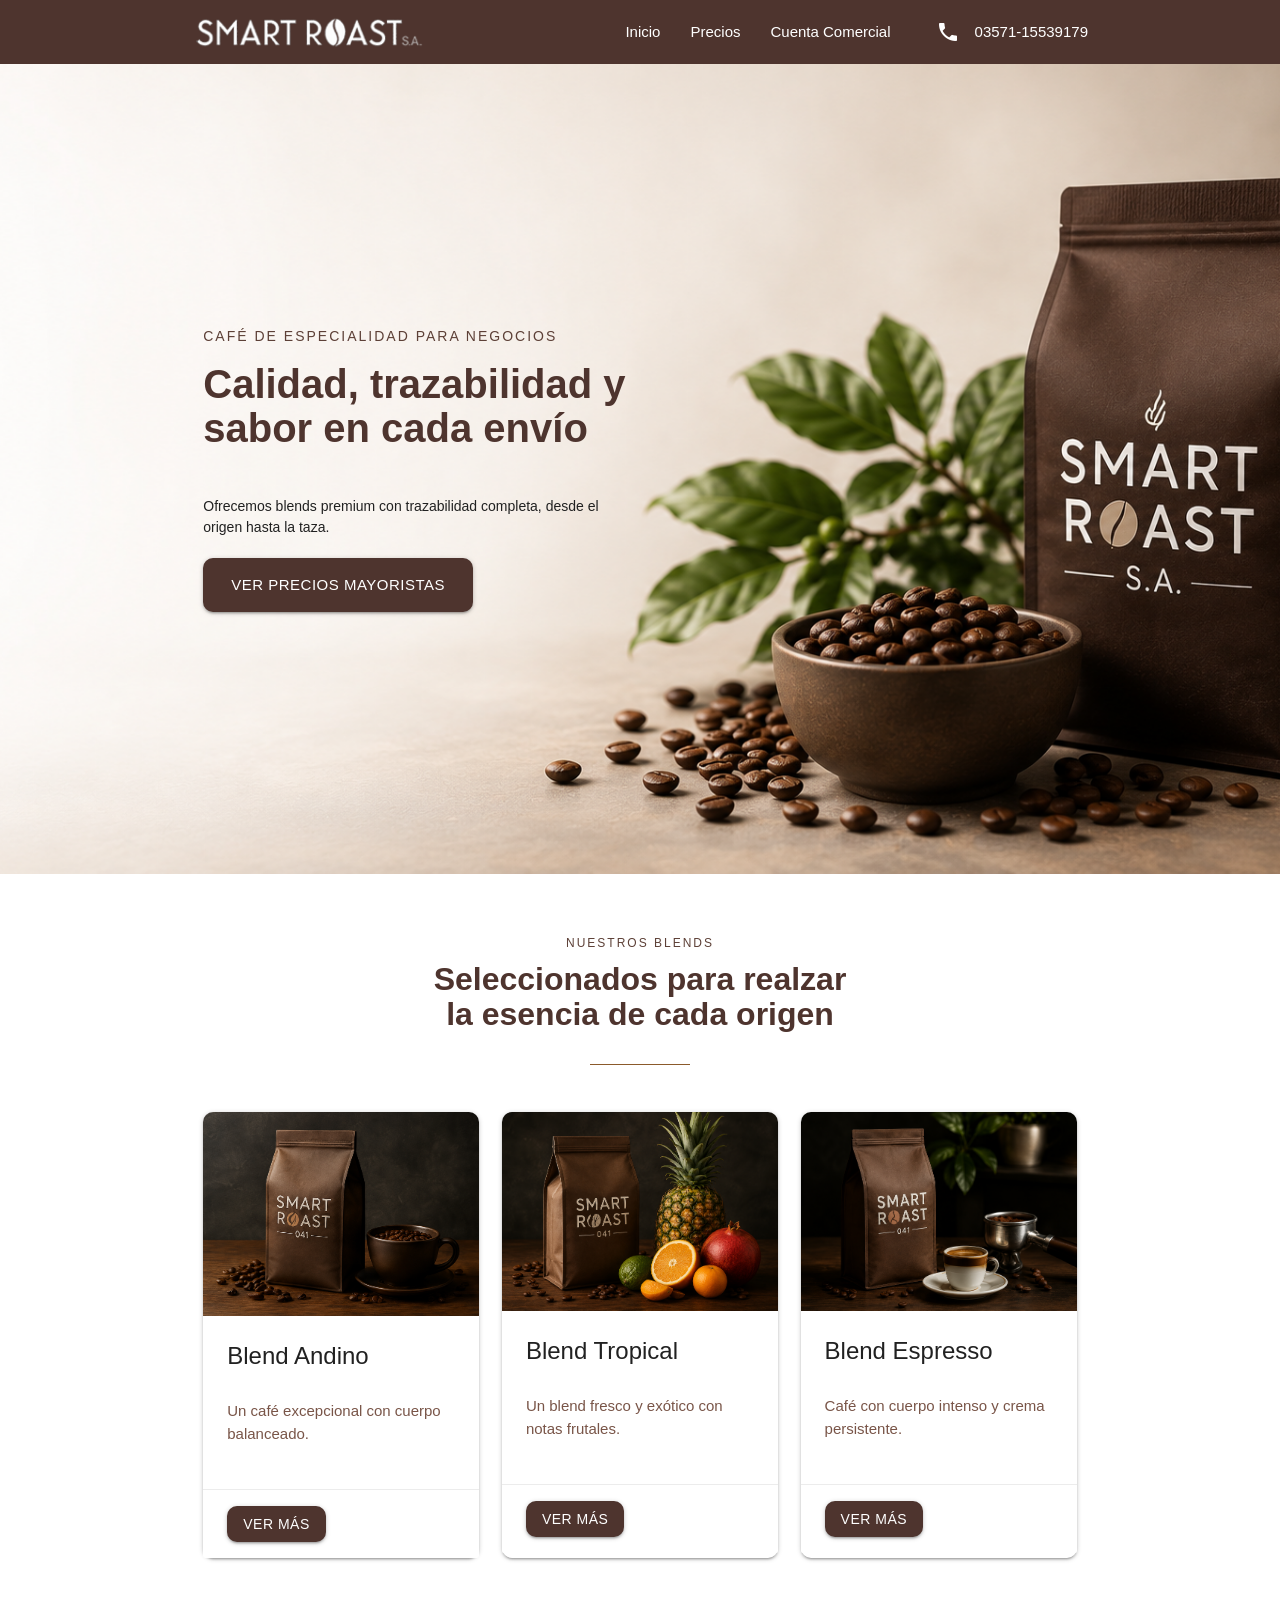
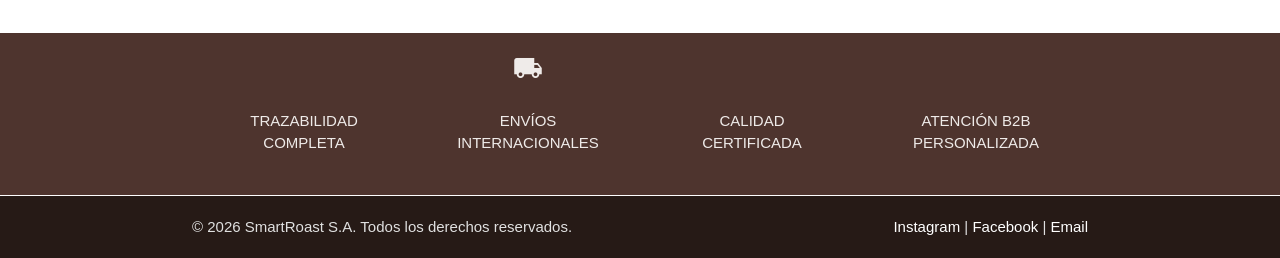
==== commit 244439a3: "Secciones de iconos y cambios estéticos Se terminaron las secciones de iconos y se aplicaron varios " ====
--- a/web_smartroast/index.html
+++ b/web_smartroast/index.html
@@ -62,10 +62,57 @@
     
         <section class="blends">
             <div class="container margen-sup-inf">
+                <div class="row valign-wrapper">
+                    <div class="col s12"> 
+                        <p class="hero-sutitulo center-align">NUESTROS BLENDS</p>
+                        <h2 class="brown-text text-darken-3 center-align">Seleccionados para realzar<br>la esencia de cada origen</h2>
+                    </div>
+                </div>
+            </div>
+
+            <div class="container">
+                <div class="col s12 m4 separador"></div>
+            </div>
+
+            <div class="container margen-sup-inf">
                 <div class="row fila">
+                    
                     <div class="col s12 m4 columna">
-                        
                         <div class="card">
+                            <div class="card-image">
+                                <img src="img/card-andino.png" alt="Blend Andino">
+                            </div>
+                            <div class="card-content">
+                                <span class="card-title">Blend Andino</span>
+                                <p class="brown-text darken-3">Un café excepcional con cuerpo balanceado.</p>
+                            </div>
+                            <div class="card-action">
+                                <a class="modal-trigger btn brown darken-3 btn-efecto" href="#modal-andino">VER MÁS</a>
+                            </div>
+                        </div>
+                    </div>
+
+                    <div class="col s12 m4 columna">
+                        <div class="card">
+                            <div class="card-image">
+                                <img src="img/card-tropical.png" alt="Blend Tropical">
+                            </div>
+                            <div class="card-content">
+                                <span class="card-title">Blend Tropical</span>
+                                <p class="brown-text darken-3">Un blend fresco y exótico con notas frutales.</p>
+                            </div>
+                            <div class="card-action">
+                                <a class="modal-trigger btn brown darken-3 btn-efecto" href="#modal-tropical">VER MÁS</a>
+                            </div>
+                        </div>
+                    </div>
+
+
+                    <div class="col s12 m4 columna">
+                        <div class="card">
+                            <div class="card-image">
+                                <img src="img/card-espresso.png" alt="Blend Espresso">
+                            </div>
                             <div class="card-content">
                                 <span class="card-title">Blend Espresso</span>
                                 <p class="brown-text darken-3">Café con cuerpo intenso y crema persistente.</p>
@@ -73,59 +120,90 @@
                             <div class="card-action">
                                 <a class="modal-trigger btn brown darken-3 btn-efecto" href="#modal-espresso">VER MÁS</a>
                             </div>
-                        </div>
-
-                    </div>
-
-                    <div class="col s12 m4 columna">
-                        <div class="card">
-                            <div class="card-content">
-                                <span class="card-title">Blend Andino</span>
-                                <p class="brown-text darken-3">Un café excepcional con cuerpo balanceado.</p>
-                            </div>
-                            <div class="card-action">
-                                <a class="modal-trigger btn brown darken-3 btn-efecto" href="#modal-andino">VER MÁS</a>
-                            </div>
-                        </div>
-                    </div>
-
-                    <div class="col s12 m4 columna">
-                        <div class="card">
-                            <div class="card-content">
-                                <span class="card-title">Blend Tropical</span>
-                                <p class="brown-text darken-3">Un blend fresco y exótico con notas frutales.</p>
-                            </div>
-                            <div class="card-action">
-                                <a class="modal-trigger btn brown darken-3 btn-efecto" href="#modal-tropical">VER MÁS</a>
-                            </div>
-                        </div>
+                        </div>                        
+                    </div>
+                </div>
+            </div>
+
+            <div id="modal-andino" class="modal">
+                <div class="modal-content">
+                    <div class="row">
+
+                        <div class="col s12 m4 col-imagen">
+                            <img src="img/card-andino.png"
+                                alt="Blend Andino"
+                                class="imagen-modal">
+                        </div>
+
+                        <div class="col s12 m8 contenido-modal">
+                            <h4>Blend Andino</h4>
+
+                            <p class="brown-text darken-3">
+                                Un café excepcional con notas dulces y cuerpo balanceado,
+                                cultivado en altura. Ideal para quienes buscan una experiencia suave.
+                            </p>
+
+                            <div class="modal-footer">
+                                <a href="#!" class="modal-close btn-flat">Cerrar</a>
+                            </div>
+                        </div>
+
+                    </div>
+                </div>
+            </div>
+
+            <div id="modal-tropical" class="modal">
+                <div class="modal-content">
+                    <div class="row">
+
+                        <div class="col s12 m4 col-imagen">
+                            <img src="img/card-tropical.png"
+                                alt="Blend Tropical"
+                                class="imagen-modal">
+                        </div>
+
+                        <div class="col s12 m8 contenido-modal">
+                            <h4>Blend Tropical</h4>
+
+                            <p class="brown-text darken-3">
+                                Un blend fresco y exótico con notas frutales pronunciadas y una acidez brillante muy agradable. Perfecto para disfrutarlo frío.
+                            </p>
+
+                            <div class="modal-footer">
+                                <a href="#!" class="modal-close btn-flat">Cerrar</a>
+                            </div>
+                        </div>
+
                     </div>
                 </div>
             </div>
 
             <div id="modal-espresso" class="modal">
                 <div class="modal-content">
-                    <h4>Blend Espresso</h4>
-                    <p class="brown-text darken-3">Es ideal para prepararte un espresso o acompañarlo con bebidas con leche. Tiene un cuerpo intenso y una crema super persistente.</p>
-                </div>
-                <div class="modal-footer"><a href="#!"  class="modal-close btn-flat">Cerrar</a></div>
-            </div>
-        
-            <div id="modal-andino" class="modal">
-                <div class="modal-content">
-                    <h4>Blend Andino</h4>
-                    <p class="brown-text darken-3">Un café excepcional con notas dulces y cuerpo balanceado, cultivado en altura. Ideal para quienes buscan una experiencia suave.</p>
-                </div>
-                <div class="modal-footer"><a href="#!" class="modal-close btn-flat">Cerrar</a></div>
-            </div>
-            
-            <div id="modal-tropical" class="modal">
-                <div class="modal-content">
-                    <h4>Blend Tropical</h4>
-                    <p class="brown-text darken-3">Un blend fresco y exótico con notas frutales pronunciadas y una acidez brillante muy agradable. Perfecto para disfrutarlo frío.</p>
-                </div>
-                <div class="modal-footer"><a href="#!" class="modal-close btn-flat">Cerrar</a></div>
-            </div>
+                    <div class="row">
+
+                        <div class="col s12 m4 col-imagen">
+                            <img src="img/card-espresso.png"
+                                alt="Blend Espresso"
+                                class="imagen-modal">
+                        </div>
+
+                        <div class="col s12 m8 contenido-modal">
+                            <h4>Blend Espresso</h4>
+
+                            <p class="brown-text darken-3">
+                                Es ideal para prepararte un espresso o acompañarlo con bebidas con leche. Tiene un cuerpo intenso y una crema super persistente.
+                            </p>
+
+                            <div class="modal-footer">
+                                <a href="#!" class="modal-close btn-flat">Cerrar</a>
+                            </div>
+                        </div>
+
+                    </div>
+                </div>
+            </div>
+
             <script src="https://cdnjs.cloudflare.com/ajax/libs/materialize/1.0.0/js/materialize.min.js"></script>
             <script>
                 document.addEventListener('DOMContentLoaded', function() {
@@ -133,10 +211,36 @@
                     M.Modal.init(elems);
                 });
             </script>
-       
 
         </section>
 
+<section class="iconos-inicio  brown darken-3">
+    <div class="container">
+        <div class="row">
+
+            <div class="col s6 m3 center-align">
+                <i class="small material-icons brown-text text-lighten-5">account_tree</i>
+                <p class="brown-text text-lighten-5">TRAZABILIDAD<br>COMPLETA</p>
+            </div>
+
+            <div class="col s6 m3 center-align">
+                <i class="small material-icons brown-text text-lighten-5">local_shipping</i>
+                <p class="brown-text text-lighten-5">ENVÍOS<br>INTERNACIONALES</p>
+            </div>
+
+            <div class="col s6 m3 center-align">
+                <i class="small material-icons brown-text text-lighten-5">verified</i>
+                <p class="brown-text text-lighten-5">CALIDAD<br>CERTIFICADA</p>
+            </div>
+
+            <div class="col s6 m3 center-align">
+                <i class="small material-icons brown-text text-lighten-5">support_agent</i>
+                <p class="brown-text text-lighten-5">ATENCIÓN B2B<br>PERSONALIZADA</p>
+            </div>
+
+        </div>
+    </div>
+</section>
 
     </main>
 
--- a/web_smartroast/css/style.css
+++ b/web_smartroast/css/style.css
@@ -51,6 +51,7 @@
 .hero h1{
     font-size: 40px;
     font-weight: 700;
+    margin-top: -5px !important
 }
 
 .hero p{
@@ -61,9 +62,22 @@
 
 .hero-sutitulo{
     color: #8b5a2b;
-    font-weight: 600;
+    font-weight: 600px;
     letter-spacing: 2px;
     font-size: 12px;
+}
+
+.blends h2{
+    font-size: 32px;
+    font-weight: 700;   
+    margin-top: -10px !important;
+}
+
+.separador{
+    border-bottom: 1px solid #8b5a2b;
+    max-width: 100px;
+    margin: 0 auto;
+    margin-top: -50px !important;
 }
 
 .hero-precios .hero-cuenta, h1{
@@ -81,7 +95,6 @@
 .hero-precios .hero-cuenta, p{
     font-size: 16px;
     padding-bottom: 20px;
-    color: #fff;
 }
 
 .btn-efecto {
@@ -105,7 +118,37 @@
     border-radius: 10px !important;
 }
 
-.pie{
+.card .card-image img{
+    border-radius: 10px 10px 0 0 !important;
+}
+
+.iconos-inicio {
+    padding: 20px 0 0 0;
+    border-bottom: 1px solid #fdfdfd;
+}
+
+.iconos-precios {
+    padding: 20px 0 0 0;
+}
+
+.iconos-precios, p {
+    color:#5d4037 !important;
+    font-size: 15px;
+}
+
+.redondeado {
+    border: 1px solid #D7CCC8;
+    border-radius: 12px;
+    overflow: hidden;
+    box-shadow: 0 2px 8px rgba(0,0,0,0.9);
+}
+
+.redondeado thead{
+    background: #4E342E;
+    color: #fff;
+}
+
+.pie {
     background-color: #261a16;
 }
 
@@ -178,9 +221,37 @@
 }
 
 /* Esto fuerza a que el fondo del modal sea blanco siempre */
+
 .modal {
-    background-color: #ffffff !important;
-    color: #333333 !important;
+    background-color: #ffffff;
+    color: #333333;
+    border-radius: 10px;
+    overflow: hidden; /* importante */
+}
+
+.modal .modal-content {
+    padding: 0;
+}
+
+.modal .row {
+    margin-bottom: 0;
+    display: flex;
+}
+
+.modal .col-imagen {
+    padding: 0 !important;
+    display: flex;
+}
+
+.modal .imagen-modal {
+    width: 100%;
+    height: 100%;
+    object-fit: cover;
+    border-radius: 10px 0 0 10px;
+}
+
+.modal .contenido-modal {
+    padding: 24px;
 }
 
 /* Esto le da un poco de sombra para que resalte */
